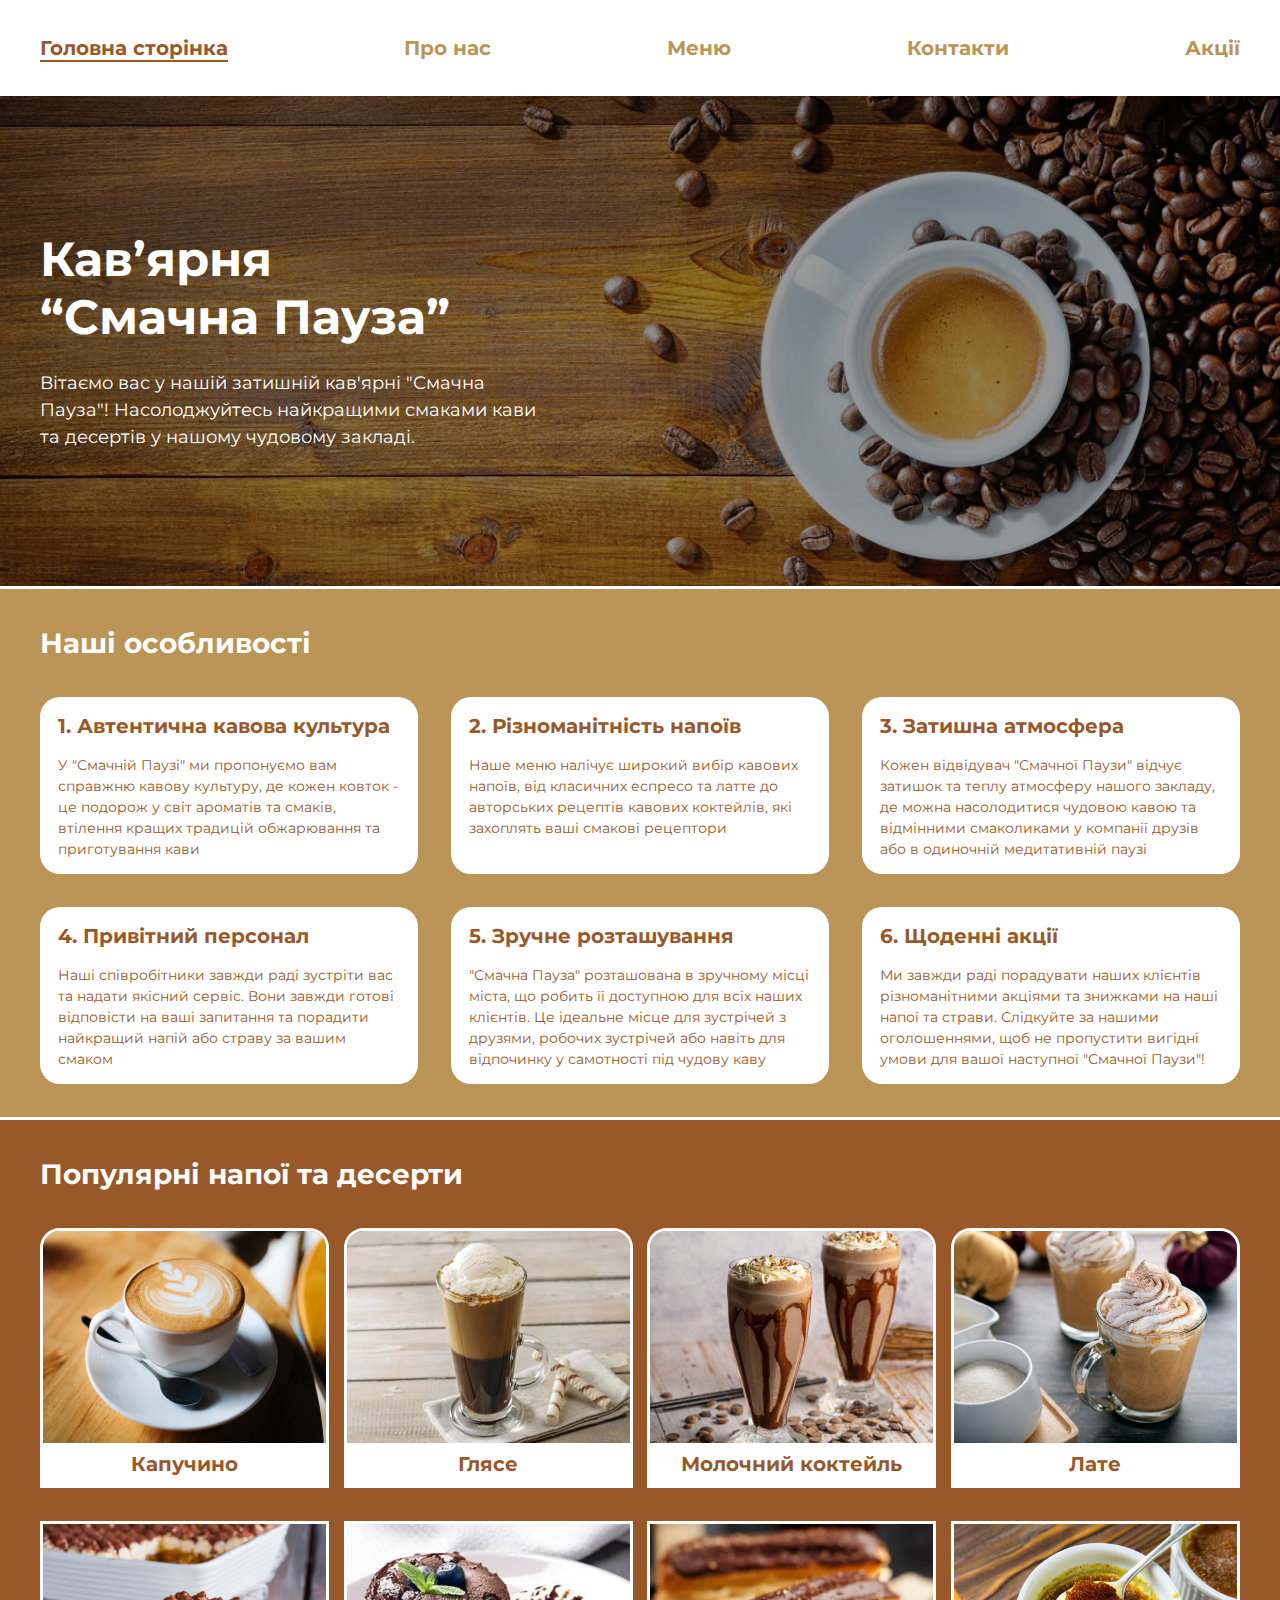
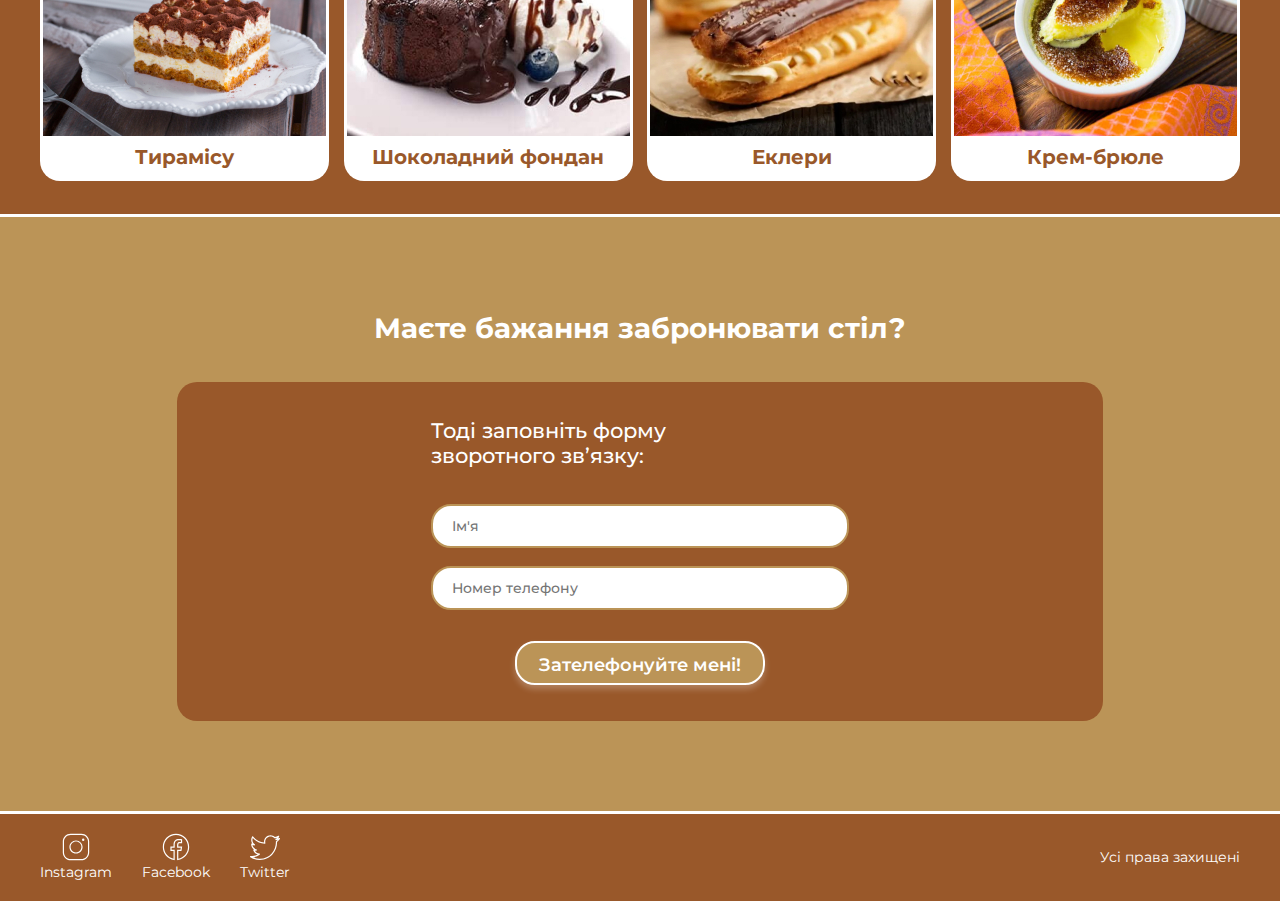
==== index.html @ 4056a7bb "Create index.html" ====
<!DOCTYPE html>
<html lang="en">

<head>
    <meta charset="UTF-8">
    <meta name="viewport" content="width=device-width, initial-scale=1.0">
    <link rel="preconnect" href="https://fonts.googleapis.com">
    <link rel="preconnect" href="https://fonts.gstatic.com" crossorigin>
    <link href="https://fonts.googleapis.com/css2?family=Montserrat:ital,wght@0,100..900;1,100..900&display=swap"
        rel="stylesheet">
    <link rel="stylesheet" href="./css/style.css">
    <link rel="stylesheet" href="./css/reset.css">
    <title>Кав'ярня "Смачна Пауза"</title>
</head>

<body>
    <header>
        <div class="container">
            <nav class="header__menu">
                <ul class="header__menu-list">
                    <li class="header__menu-item">
                        <a href="index.html" class="header__menu-link active">Головна сторінка</a>
                    </li>
                    <li class="header__menu-item">
                        <a href="#" class="header__menu-link">Про нас</a>
                    </li>
                    <li class="header__menu-item">
                        <a href="#" class="header__menu-link">Меню</a>
                    </li>
                    <li class="header__menu-item">
                        <a href="#" class="header__menu-link">Контакти</a>
                    </li>
                    <li class="header__menu-item">
                        <a href="#" class="header__menu-link">Акції</a>
                    </li>
                </ul>
            </nav>
        </div>
    </header>
    <main>
        <section class="inner">
            <div class="container">
                <h1 class="inner__title">
                    Кав’ярня “Смачна Пауза”
                </h1>
                <h2 class="inner__subtitle">
                    Вітаємо вас у нашій затишній кав'ярні "Смачна Пауза"! Насолоджуйтесь найкращими смаками кави та
                    десертів у нашому чудовому закладі.
                </h2>
            </div>
        </section>
        <section class="features">
            <div class="container">
                <h2 class="features__title">Наші особливості</h2>
                <div class="features__cardbox">
                    <div class="features__card">
                        <h3 class="features__card-name">
                            1. Автентична кавова культура
                        </h3>
                        <p class="features__card-text">
                            У "Смачній Паузі" ми пропонуємо вам справжню кавову культуру, де кожен ковток - це подорож у
                            світ ароматів та смаків, втілення кращих традицій обжарювання та приготування кави
                        </p>
                    </div>
                    <div class="features__card">
                        <h3 class="features__card-name">
                            2. Різноманітність напоїв
                        </h3>
                        <p class="features__card-text">
                            Наше меню налічує широкий вибір кавових напоїв, від класичних еспресо та латте до авторських
                            рецептів кавових коктейлів, які захоплять ваші смакові рецептори
                        </p>
                    </div>
                    <div class="features__card">
                        <h3 class="features__card-name">
                            3. Затишна атмосфера
                        </h3>
                        <p class="features__card-text">
                            Кожен відвідувач "Смачної Паузи" відчує затишок та теплу атмосферу нашого закладу, де можна
                            насолодитися чудовою кавою та відмінними смаколиками у компанії друзів або в одиночній
                            медитативній паузі
                        </p>
                    </div>
                    <div class="features__card">
                        <h3 class="features__card-name">
                            4. Привітний персонал
                        </h3>
                        <p class="features__card-text">
                            Наші співробітники завжди раді зустріти вас та надати якісний сервіс. Вони завжди готові
                            відповісти на ваші запитання та порадити найкращий напій або страву за вашим смаком
                        </p>
                    </div>
                    <div class="features__card">
                        <h3 class="features__card-name">
                            5. Зручне розташування
                        </h3>
                        <p class="features__card-text">
                            "Смачна Пауза" розташована в зручному місці міста, що робить її доступною для всіх наших
                            клієнтів. Це ідеальне місце для зустрічей з друзями, робочих зустрічей або навіть для
                            відпочинку у самотності під чудову каву
                        </p>
                    </div>
                    <div class="features__card">
                        <h3 class="features__card-name">
                            6. Щоденні акції
                        </h3>
                        <p class="features__card-text">
                            Ми завжди раді порадувати наших клієнтів різноманітними акціями та знижками на наші напої та
                            страви. Слідкуйте за нашими оголошеннями, щоб не пропустити вигідні умови для вашої
                            наступної "Смачної Паузи"!
                        </p>
                    </div>
                </div>
            </div>
        </section>
        <section class="popular">
            <div class="container">
                <h2 class="popular__title">Популярні напої та десерти</h2>
                <div class="popular__drinks">
                    <div class="cappuccino">
                        <a href="#" class="popular__drinks-link">
                            <img src="./img/cappuccino.jpg" alt="Капучино" class="popular__drinks-img">
                            <p class="popular__drinks-name">Капучино</p>
                        </a>
                    </div>
                    <div class="glace">
                        <a href="#" class="popular__drinks-link">
                            <img src="./img/glace.jpg" alt="Глясе" class="popular__drinks-img">
                            <p class="popular__drinks-name">Глясе</p>
                        </a>
                    </div>
                    <div class="milkshake">
                        <a href="#" class="popular__drinks-link">
                            <img src="./img/milkshake.jpg" alt="Молочний коктейль" class="popular__drinks-img">
                            <p class="popular__drinks-name">Молочний коктейль</p>
                        </a>
                    </div>
                    <div class="latte">
                        <a href="#" class="popular__drinks-link">
                            <img src="./img/latte.jpg" alt="Лате" class="popular__drinks-img">
                            <p class="popular__drinks-name">Лате</p>
                        </a>
                    </div>
                </div>
                <div class="popular__desserts">
                    <div class="tiramisu">
                        <a href="#" class="popular__desserts-link">
                            <img src="./img/tiramisu.jpg" alt="Тирамісу" class="popular__desserts-img">
                            <p class="popular__desserts-name">Тирамісу</p>
                        </a>
                    </div>
                    <div class="fondan">
                        <a href="#" class="popular__desserts-link">
                            <img src="./img/fondan.jpg" alt="Шоколадний фондан" class="popular__desserts-img">
                            <p class="popular__desserts-name">Шоколадний фондан</p>
                        </a>
                    </div>
                    <div class="eclair">
                        <a href="#" class="popular__desserts-link">
                            <img src="./img/eclair.jpg" alt="Еклери" class="popular__desserts-img">
                            <p class="popular__desserts-name">Еклери</p>
                        </a>
                    </div>
                    <div class="cream-brule">
                        <a href="#" class="popular__desserts-link">
                            <img src="./img/cream-brule.jpg" alt="Крем-брюле" class="popular__desserts-img">
                            <p class="popular__desserts-name">Крем-брюле</p>
                        </a>
                    </div>
                </div>
            </div>
        </section>
        <section class="contact__form">
            <div class="container">
                <h2 class="form__title">Маєте бажання забронювати стіл?</h2>
                <div class="form__wrapper">
                    <form action="#">
                        <h2 class="form__subtitle">Тоді заповніть форму зворотного зв’язку:</h2>
                        <input class="form__firstname" type="text" placeholder="Ім'я" maxlength="20">
                        <input class="form__phone" type="tel" placeholder="Номер телефону" maxlength="10"
                            minlength="10">
                        <button class="form__button">Зателефонуйте мені!</button>
                    </form>
                </div>
            </div>
        </section>
    </main>
    <footer>
        <div class="container">
            <div class="footer__wrapper">
                <div class="social">
                    <div class="social__block">
                        <a href="#" class="social__block-link">
                            <img src="./img/instagram.svg" alt="" class="social__block-img">
                            <p class="social__block-name">Instagram</p>
                        </a>
                    </div>
                    <div class="social__block">
                        <a href="#" class="social__block-link">
                            <img src="./img/facebook.svg" alt="" class="social__block-img">
                            <p class="social__block-name">Facebook</p>
                        </a>
                    </div>
                    <div class="social__block">
                        <a href="#" class="social__block-link">
                            <img src="./img/twitter.svg" alt="" class="social__block-img">
                            <p class="social__block-name">Twitter</p>
                        </a>
                    </div>
                </div>
                <div class="copyrights">
                    <p class="copyrights-text">Усі права захищені</p>
                </div>
            </div>
        </div>
    </footer>
</body>

</html>
---- css/style.css ----
body {
  font-family: "Montserrat", sans-serif;
  font-size: 14px;
  font-weight: 400;
  color: #fff;
  background-color: #bb9457;
  line-height: 1.5;
}

.container {
  max-width: 1230px;
  padding: 0 15px;
  margin: 0 auto;
}

header {
  background-color: #fff;
}

.header__menu-list {
  display: flex;
  justify-content: space-between;
  align-items: center;
  padding: 33px 0;
}

.header__menu-link {
  color: #bb9457;
  font-weight: 700;
  font-size: 20px;
  transition: all 0.3s ease-in;
}

.header__menu-link:hover {
  color: #99582a;
}

.active {
  color: #99582a;
  border-bottom: 2px solid #99582a;
}

.inner {
  background-image: url("../img/bg.jpg");
  background-repeat: no-repeat;
  background-size: cover;
  background-position: center;
  padding: 135px 0;
  border-bottom: 3px solid #fff;
}

.inner__title {
  font-weight: 700;
  font-size: 48px;
  max-width: 450px;
  margin-bottom: 24px;
  line-height: 1.2;
}

.inner__subtitle {
  font-size: 18px;
  max-width: 508px;
}

.features {
  padding: 33px 0;
  border-bottom: 3px solid #fff;
}

.features__title {
  font-size: 28px;
  font-weight: 700;
  margin-bottom: 33px;
}

.features__cardbox {
  display: grid;
  grid-template-columns: repeat(3, 1fr);
  grid-template-rows: repeat(2, 1fr);
  gap: 33px;
}

.features__card {
  background-color: #fff;
  border-radius: 20px;
  padding: 14px 18px;
}

.features__card-name {
  font-size: 20px;
  font-weight: 700;
  color: #99582a;
  margin-bottom: 14px;
}

.features__card-text {
  font-size: 14px;
  color: #99582a;
}

.popular {
  padding: 33px 0;
  border-bottom: 3px solid #fff;
  background-color: #99582a;
}

.popular__title {
  font-size: 28px;
  font-weight: 700;
  margin-bottom: 33px;
}

.popular__drinks,
.popular__desserts {
  display: flex;
  justify-content: space-between;
}

.popular__drinks {
  margin-bottom: 33px;
}

.popular__drinks-img {
  border-radius: 20px 20px 0 0;
  border: 3px solid #fff;
}

.popular__drinks-name,
.popular__desserts-name {
  background-color: #fff;
  height: 42px;
  font-size: 20px;
  font-weight: 700;
  color: #99582a;
  text-align: center;
  padding-top: 3px;
}

.popular__desserts-img {
  border: 3px solid #fff;
}

.popular__desserts-name {
  border-radius: 0 0 20px 20px;
}

.contact__form {
  padding: 90px 0;
  border-bottom: 3px solid #fff;
}

.form__title {
  font-weight: 700;
  font-size: 28px;
  text-align: center;
  margin-bottom: 33px;
}

form {
  display: flex;
  flex-direction: column;
  max-width: 926px;
  border-radius: 20px;
  margin: 0 auto;
  padding: 36px 254px;
  background-color: #99582a;
}

.form__subtitle {
  font-weight: 500;
  font-size: 21px;
  max-width: 250px;
  line-height: 1.2;
  margin-bottom: 35px;
}

input,
.form__button {
  height: 44px;
  border: 2px solid #bb9457;
  border-radius: 20px;
  padding: 13px 0 13px 19px;
}

.form__firstname,
.form__phone {
  background-color: #fff;
  margin-bottom: 18px;
  color: #99582a;
  font-weight: 500;
}

.form__button {
  background-color: #bb9457;
  border-color: #fff;
  padding: 11px 22px;
  margin: 0 auto;
  font-weight: 600;
  font-size: 18px;
  margin-top: 13px;
  box-shadow: 0 4px 6.1px rgba(255, 255, 255, 0.25);
}

footer {
  background-color: #99582a;
  padding: 18px 0;
}

.footer__wrapper {
  display: flex;
  justify-content: space-between;
  align-items: center;
}

.social {
  display: flex;
  align-items: center;
  gap: 30px;
  text-align: center;
}

.social__block-img {
  height: 30px;
}

.social__block-name {
  color: #fff;
}
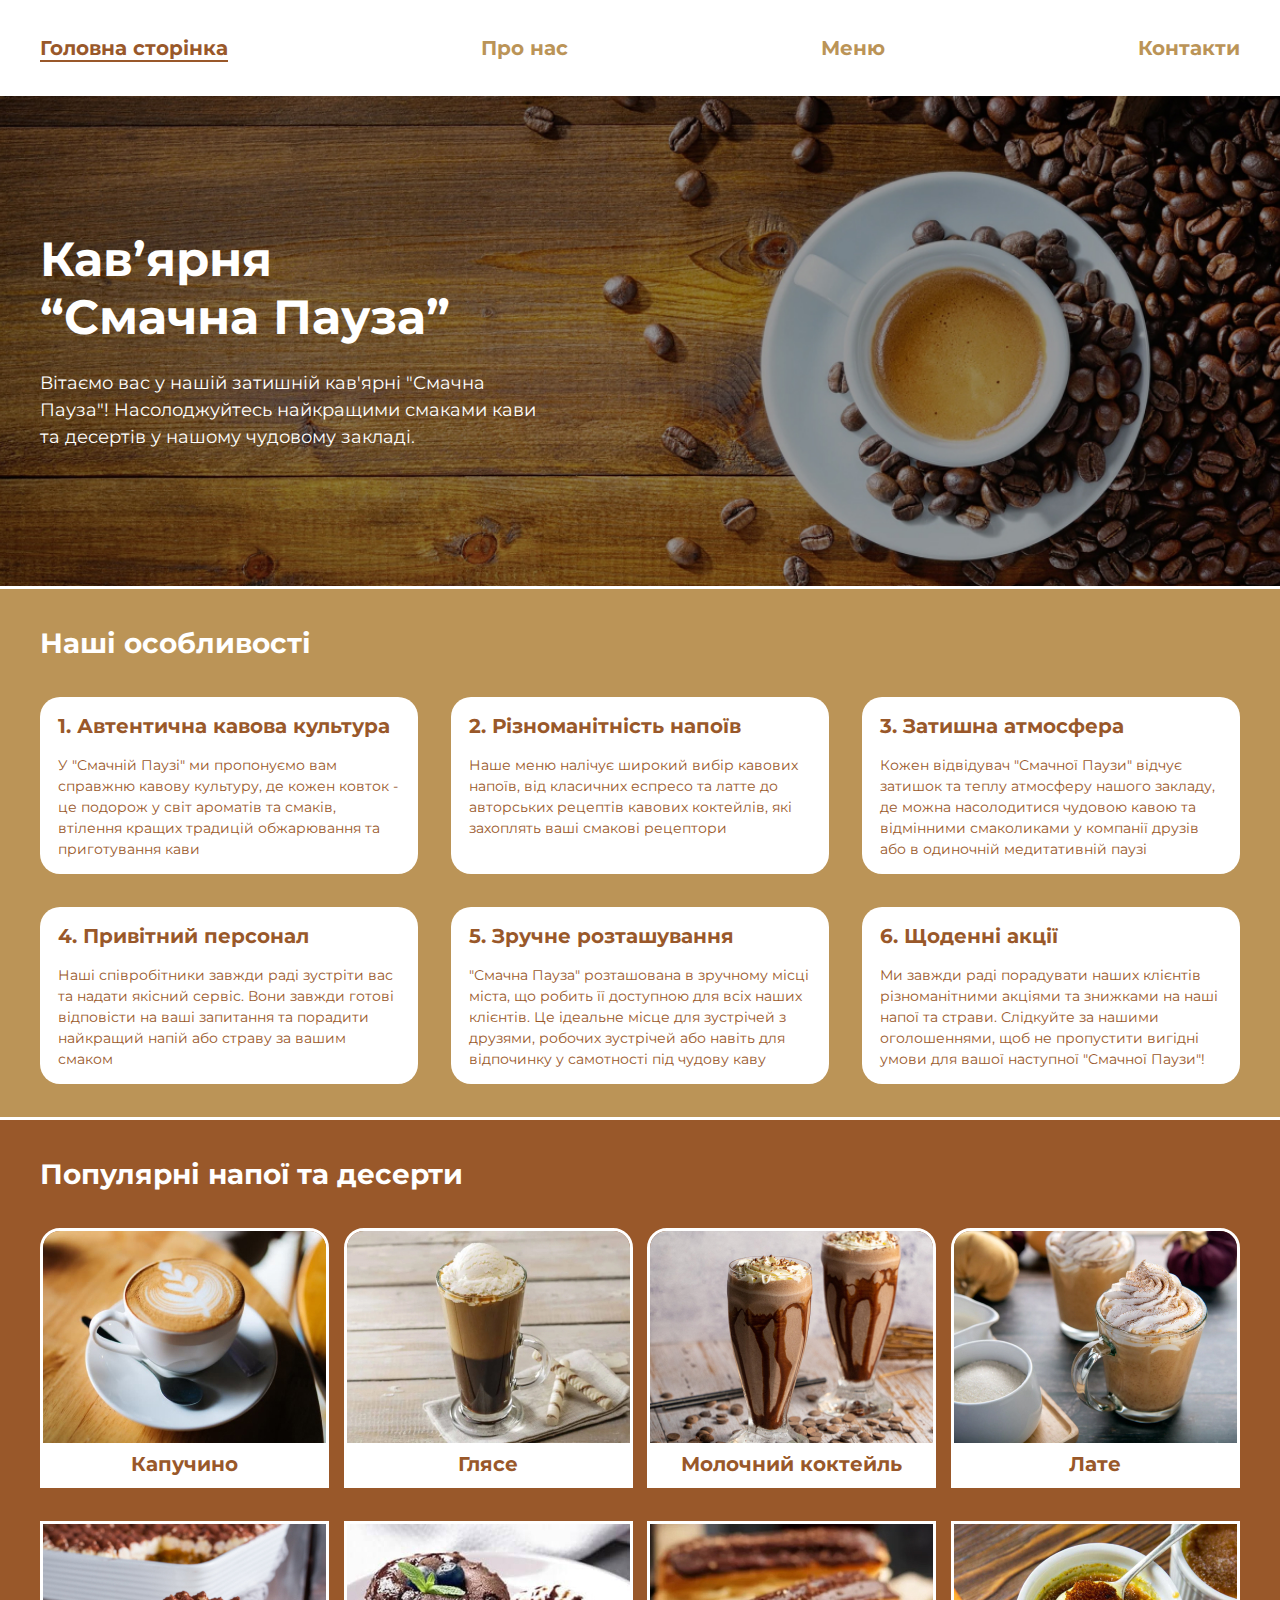
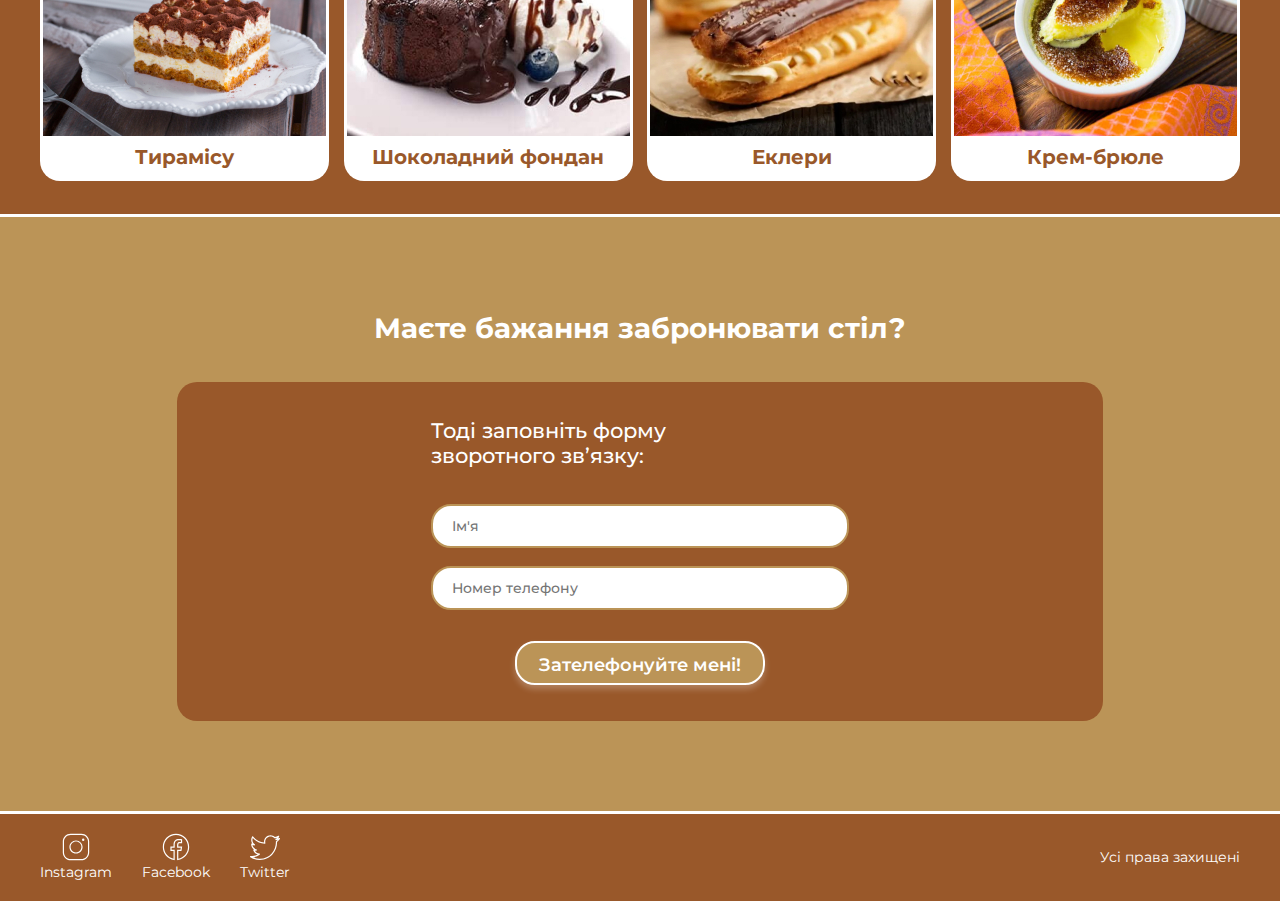
==== commit bc999989: "Update index.html" ====
--- a/index.html
+++ b/index.html
@@ -10,35 +10,38 @@
         rel="stylesheet">
     <link rel="stylesheet" href="./css/style.css">
     <link rel="stylesheet" href="./css/reset.css">
-    <title>Кав'ярня "Смачна Пауза"</title>
+    <title>Головна</title>
 </head>
 
 <body>
+    <!-- Шапка сайту -->
     <header>
+        <!-- Контейнер, який обмежує ширину -->
         <div class="container">
+            <!-- Меню (навігація) -->
             <nav class="header__menu">
                 <ul class="header__menu-list">
                     <li class="header__menu-item">
                         <a href="index.html" class="header__menu-link active">Головна сторінка</a>
                     </li>
                     <li class="header__menu-item">
-                        <a href="#" class="header__menu-link">Про нас</a>
-                    </li>
-                    <li class="header__menu-item">
-                        <a href="#" class="header__menu-link">Меню</a>
-                    </li>
-                    <li class="header__menu-item">
-                        <a href="#" class="header__menu-link">Контакти</a>
-                    </li>
-                    <li class="header__menu-item">
-                        <a href="#" class="header__menu-link">Акції</a>
+                        <a href="./pages/about.html" class="header__menu-link">Про нас</a>
+                    </li>
+                    <li class="header__menu-item">
+                        <a href="./pages/menu.html" class="header__menu-link">Меню</a>
+                    </li>
+                    <li class="header__menu-item">
+                        <a href="./pages/contacts.html" class="header__menu-link">Контакти</a>
                     </li>
                 </ul>
             </nav>
         </div>
     </header>
+    <!-- Головна частина сайту -->
     <main>
+        <!-- Секція "Вітання" -->
         <section class="inner">
+            <!-- Контейнер, який обмежує ширину -->
             <div class="container">
                 <h1 class="inner__title">
                     Кав’ярня “Смачна Пауза”
@@ -49,7 +52,9 @@
                 </h2>
             </div>
         </section>
+        <!-- Секція "Особливості" -->
         <section class="features">
+            <!-- Контейнер, який обмежує ширину -->
             <div class="container">
                 <h2 class="features__title">Наші особливості</h2>
                 <div class="features__cardbox">
@@ -113,7 +118,9 @@
                 </div>
             </div>
         </section>
+        <!-- Секція "Популярні напої та десерти" -->
         <section class="popular">
+            <!-- Контейнер, який обмежує ширину -->
             <div class="container">
                 <h2 class="popular__title">Популярні напої та десерти</h2>
                 <div class="popular__drinks">
@@ -170,7 +177,9 @@
                 </div>
             </div>
         </section>
+        <!-- Секція "Форма зворотного зв'язку" -->
         <section class="contact__form">
+            <!-- Контейнер, який обмежує ширину -->
             <div class="container">
                 <h2 class="form__title">Маєте бажання забронювати стіл?</h2>
                 <div class="form__wrapper">
@@ -185,7 +194,9 @@
             </div>
         </section>
     </main>
+    <!-- Підвал сайту -->
     <footer>
+        <!-- Контейнер, який обмежує ширину -->
         <div class="container">
             <div class="footer__wrapper">
                 <div class="social">
--- a/css/style.css
+++ b/css/style.css
@@ -12,7 +12,7 @@
   padding: 0 15px;
   margin: 0 auto;
 }
-
+/* --------------------------------------------------------------------------------------------------------------------------------------------------- */
 header {
   background-color: #fff;
 }
@@ -39,7 +39,7 @@
   color: #99582a;
   border-bottom: 2px solid #99582a;
 }
-
+/* --------------------------------------------------------------------------------------------------------------------------------------------------- */
 .inner {
   background-image: url("../img/bg.jpg");
   background-repeat: no-repeat;
@@ -61,7 +61,7 @@
   font-size: 18px;
   max-width: 508px;
 }
-
+/* --------------------------------------------------------------------------------------------------------------------------------------------------- */
 .features {
   padding: 33px 0;
   border-bottom: 3px solid #fff;
@@ -97,7 +97,7 @@
   font-size: 14px;
   color: #99582a;
 }
-
+/* --------------------------------------------------------------------------------------------------------------------------------------------------- */
 .popular {
   padding: 33px 0;
   border-bottom: 3px solid #fff;
@@ -143,7 +143,7 @@
 .popular__desserts-name {
   border-radius: 0 0 20px 20px;
 }
-
+/* --------------------------------------------------------------------------------------------------------------------------------------------------- */
 .contact__form {
   padding: 90px 0;
   border-bottom: 3px solid #fff;
@@ -200,7 +200,7 @@
   margin-top: 13px;
   box-shadow: 0 4px 6.1px rgba(255, 255, 255, 0.25);
 }
-
+/* --------------------------------------------------------------------------------------------------------------------------------------------------- */
 footer {
   background-color: #99582a;
   padding: 18px 0;
@@ -225,4 +225,219 @@
 
 .social__block-name {
   color: #fff;
-}+}
+/* --------------------------------------------------------------------------------------------------------------------------------------------------- */
+.about {
+  background-color: #99582a;
+  padding: 60px 0;
+  border-bottom: 3px solid #fff;
+}
+
+.about__title {
+  font-weight: 700;
+  font-size: 48px;
+  margin-bottom: 41px;
+  line-height: 1.2;
+  border-bottom: 3px solid #fff;
+}
+
+.about__content {
+  display: flex;
+  flex-direction: column;
+  gap: 20px;
+}
+
+.about-box__title {
+  font-size: 24px;
+  font-weight: 600;
+  margin-bottom: 5px;
+}
+
+.about-info {
+  display: flex;
+  align-items: center;
+  justify-content: space-between;
+}
+
+.about-info__text {
+  max-width: 800px;
+  font-size: 18px;
+  font-weight: 400;
+}
+
+.about-info__img {
+  max-width: 300px;
+  border-radius: 20px;
+  border: 3px solid #fff;
+}
+
+/* --------------------------------------------------------------------------------------------------------------------------------------------------- */
+
+.place {
+  padding: 55px 0;
+  border-bottom: 3px solid #fff;
+}
+
+.place__title {
+  font-weight: 700;
+  font-size: 48px;
+  margin-bottom: 55px;
+  line-height: 1.2;
+  border-bottom: 3px solid #fff;
+}
+
+.place__photos {
+  display: grid;
+  grid-template-columns: repeat(4, 1fr);
+  grid-template-rows: repeat(2, 1fr);
+  gap: 20px;
+}
+
+.place__photos-img {
+  border: 3px solid #fff;
+  height: 396px;
+  width: 585px;
+}
+
+.place__photos-img-1,
+.place__photos-img-3 {
+  grid-column: 1/3;
+}
+
+.place__photos-img-2,
+.place__photos-img-4 {
+  grid-column: 3/5;
+}
+
+/* --------------------------------------------------------------------------------------------------------------------------------------------------- */
+
+.menu {
+  border-bottom: 3px solid #fff;
+}
+
+.menu__title {
+  font-weight: 700;
+  font-size: 48px;
+  margin-bottom: 41px;
+  line-height: 1.2;
+  border-bottom: 3px solid #fff;
+}
+
+.menu__table-title {
+  font-size: 24px;
+  font-weight: 600;
+  margin-bottom: 10px;
+}
+
+.menu__table {
+  border-collapse: collapse;
+}
+
+.menu__table th,
+.menu__table td {
+  font-size: 15px;
+  padding: 10px;
+  border: 2px solid #fff;
+}
+
+.menu__table th {
+  font-size: 16px;
+}
+
+.menu__table-name,
+.menu__table-price {
+  font-weight: 500;
+}
+
+.menu__table-info {
+  max-width: 800px;
+}
+
+.menu__table-size,
+.menu__table-price {
+  text-align: center;
+}
+
+.menu-coffee {
+  background-color: #99582a;
+  padding: 60px 0 30px;
+}
+
+.menu-coffee__table {
+  background-color: #bb9457;
+}
+
+.menu-desserts {
+  padding: 30px 0 60px;
+}
+
+.menu-desserts__table {
+  background-color: #99582a;
+}
+
+/* --------------------------------------------------------------------------------------------------------------------------------------------------- */
+
+.contacts-address {
+  background-color: #99582a;
+  border-bottom: 3px solid #fff;
+  padding: 60px 0 30px;
+}
+
+.contacts__title {
+  font-weight: 700;
+  font-size: 48px;
+  margin-bottom: 41px;
+  line-height: 1.2;
+  border-bottom: 3px solid #fff;
+}
+
+.contacts-address__title,
+.contacts-info__title {
+  font-size: 24px;
+  font-weight: 600;
+  margin-bottom: 24px;
+}
+
+.contacts-address__list {
+  padding-left: 16px;
+  display: flex;
+  flex-direction: column;
+  gap: 10px;
+}
+
+.contacts-address__item {
+  list-style: disc;
+  font-size: 16px;
+}
+
+.contacts-info {
+  background-color: #bb9457;
+  border-bottom: 3px solid #fff;
+  padding: 30px 0;
+}
+
+.contacts__info {
+  display: flex;
+  flex-direction: column;
+  gap: 10px;
+  background-color: #99582a;
+  max-width: 434px;
+  border: 3px solid #fff;
+  border-radius: 20px;
+  padding: 10px;
+}
+
+.contacts__infobox {
+  display: flex;
+  gap: 7px;
+}
+
+.contacts__infobox p {
+  font-size: 16px;
+  font-weight: 700;
+}
+
+.contacts__infobox a {
+  color: #fff;
+  font-size: 16px;
+}
